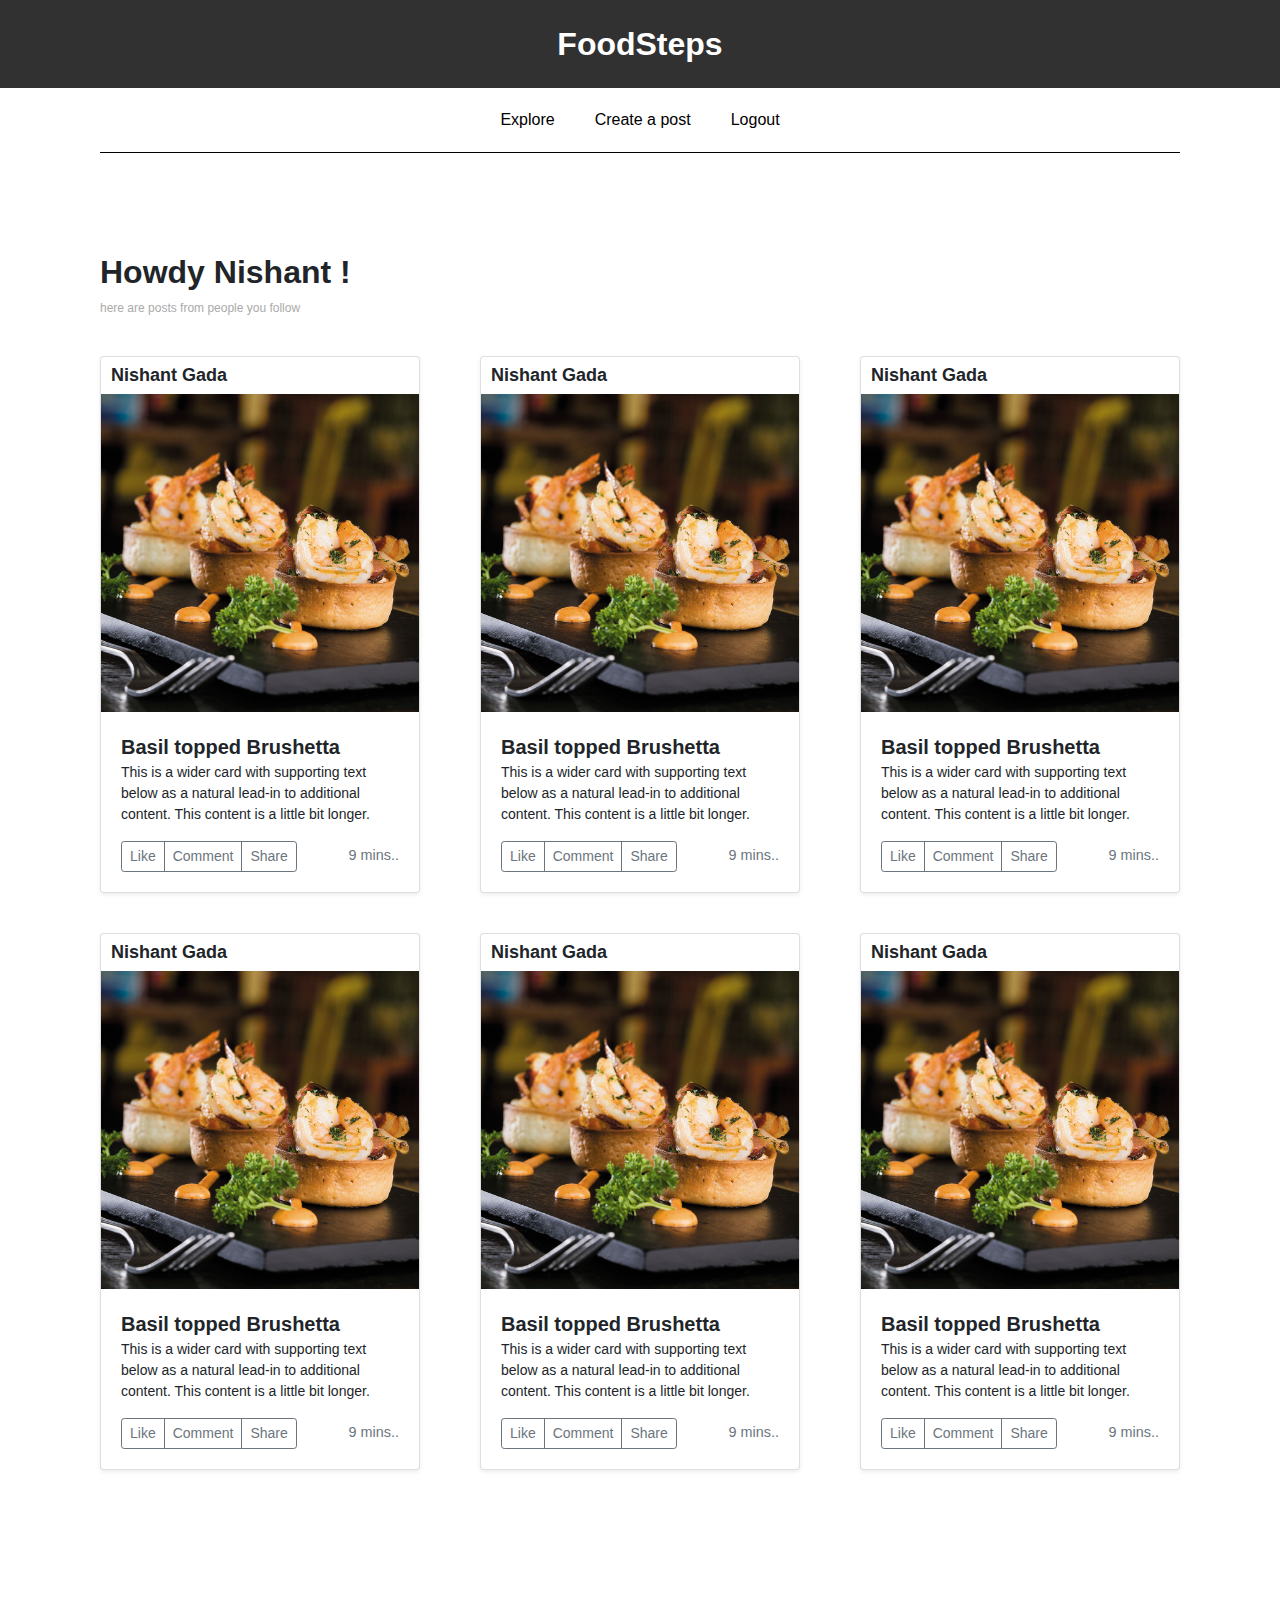
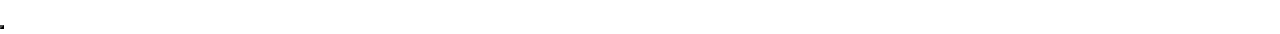
==== index.html @ 3074f3ad "Add files via upload" ====
<!doctype html>
<html lang="en">

<head>
    <meta charset="utf-8">
    <meta name="viewport" content="width=device-width, initial-scale=1, shrink-to-fit=no">
    <link rel="stylesheet" href="https://stackpath.bootstrapcdn.com/bootstrap/4.5.2/css/bootstrap.min.css"
        integrity="sha384-JcKb8q3iqJ61gNV9KGb8thSsNjpSL0n8PARn9HuZOnIxN0hoP+VmmDGMN5t9UJ0Z" crossorigin="anonymous">
    <title>Hello, world!</title>
    <link rel="stylesheet" href="https://stackpath.bootstrapcdn.com/font-awesome/4.7.0/css/font-awesome.min.css" integrity="sha384-wvfXpqpZZVQGK6TAh5PVlGOfQNHSoD2xbE+QkPxCAFlNEevoEH3Sl0sibVcOQVnN" crossorigin="anonymous">
    <link rel="stylesheet" href="css/style.css">
    <link rel="stylesheet" href="css/navbar.css">
</head>

<body>
    <!-- <nav class="navbar navbar-expand-lg navbar-dark bg-dark navbar">
        <a class="navbar-brand nav-logo" href="#"><strong>FoodSteps</strong></a>
        <button class="navbar-toggler menu-btn" type="button" data-toggle="collapse" data-target="#navbarSupportedContent"
            aria-controls="navbarSupportedContent" aria-expanded="false" aria-label="Toggle navigation">
            <span class="navbar-toggler-icon"></span>
        </button>

        <div class="collapse navbar-collapse sub-nav" id="navbarSupportedContent">
            <form class="form-inline my-2 my-lg-0">
                <input class="form-control mr-sm-2 search-bar" type="search" placeholder="Search" aria-label="Search">
                <button class="btn btn-outline-secondary my-2 my-sm-0 search-btn" type="submit">Search</button>
            </form>
            <ul class="navbar-nav mr-auto">
                <li class="nav-item">
                    <a class="nav-link" href="#">Create post</a>
                </li>
                <li class="nav-item dropdown">
                    <a class="nav-link dropdown-toggle" href="#" id="navbarDropdown" role="button"
                        data-toggle="dropdown" aria-haspopup="true" aria-expanded="false">
                        Dropdown
                    </a>
                    <div class="dropdown-menu" aria-labelledby="navbarDropdown">
                        <a class="dropdown-item" href="#">Your posts</a>
                        <a class="dropdown-item" href="#">Account</a>
                        <a class="dropdown-item" href="#">Settings</a>
                    </div>
                </li>
                <li class="nav-item">
                    <a class="nav-link" href="#">Logout</a>
                </li>
            </ul>
        </div>
    </nav> -->

    <header><a href="./index.html">FoodSteps</a></header>

    <nav>
        <ul>
            <li></li>
            <li><a href="#">Explore</a></li>
            <li><a href="./create.html">Create a post</a></li>
            <li><a href="#">Logout</a></li>
        </ul>
    </nav>

    <h2 id="howdy">Howdy Nishant ! <br>
        <p>here are posts from people you follow</p>
    </h2>

    <section id="POSTS">
        <div class="card shadow-sm POST">

            <p id="post-username"><strong>Nishant Gada</strong></p>

            <img src="./img/Food.jpg" alt="">

            <div class="card-body">
                <p class="card-text">
                    <span><strong> Basil topped Brushetta </strong></span><br>
                    This is a wider card with supporting text below as a natural lead-in to additional
                    content. This content is a little bit longer.
                </p>
                <div class="d-flex justify-content-between align-items-center">
                    <div class="btn-group post-action-buttons">
                        <button type="button" class="btn btn-sm btn-outline-secondary">Like</button>
                        <button type="button" class="btn btn-sm btn-outline-secondary">Comment</button>
                        <button type="button" class="btn btn-sm btn-outline-secondary">Share</button>
                    </div>
                    <small class="text-muted">9 mins..</small>
                </div>
            </div>
        </div>
        <div class="card shadow-sm POST">

            <p id="post-username"><strong>Nishant Gada</strong></p>

            <img src="./img/Food.jpg" alt="">

            <div class="card-body">
                <p class="card-text">
                    <span><strong> Basil topped Brushetta </strong></span><br>
                    This is a wider card with supporting text below as a natural lead-in to additional
                    content. This content is a little bit longer.
                </p>
                <div class="d-flex justify-content-between align-items-center">
                    <div class="btn-group post-action-buttons">
                        <button type="button" class="btn btn-sm btn-outline-secondary">Like</button>
                        <button type="button" class="btn btn-sm btn-outline-secondary">Comment</button>
                        <button type="button" class="btn btn-sm btn-outline-secondary">Share</button>
                    </div>
                    <small class="text-muted">9 mins..</small>
                </div>
            </div>
        </div>
        <div class="card shadow-sm POST">

            <p id="post-username"><strong>Nishant Gada</strong></p>

            <img src="./img/Food.jpg" alt="">

            <div class="card-body">
                <p class="card-text">
                    <span><strong> Basil topped Brushetta </strong></span><br>
                    This is a wider card with supporting text below as a natural lead-in to additional
                    content. This content is a little bit longer.
                </p>
                <div class="d-flex justify-content-between align-items-center">
                    <div class="btn-group post-action-buttons">
                        <button type="button" class="btn btn-sm btn-outline-secondary">Like</button>
                        <button type="button" class="btn btn-sm btn-outline-secondary">Comment</button>
                        <button type="button" class="btn btn-sm btn-outline-secondary">Share</button>
                    </div>
                    <small class="text-muted">9 mins..</small>
                </div>
            </div>
        </div>
        <div class="card shadow-sm POST">

            <p id="post-username"><strong>Nishant Gada</strong></p>

            <img src="./img/Food.jpg" alt="">

            <div class="card-body">
                <p class="card-text">
                    <span><strong> Basil topped Brushetta </strong></span><br>
                    This is a wider card with supporting text below as a natural lead-in to additional
                    content. This content is a little bit longer.
                </p>
                <div class="d-flex justify-content-between align-items-center">
                    <div class="btn-group post-action-buttons">
                        <button type="button" class="btn btn-sm btn-outline-secondary">Like</button>
                        <button type="button" class="btn btn-sm btn-outline-secondary">Comment</button>
                        <button type="button" class="btn btn-sm btn-outline-secondary">Share</button>
                    </div>
                    <small class="text-muted">9 mins..</small>
                </div>
            </div>
        </div>
        <div class="card shadow-sm POST">

            <p id="post-username"><strong>Nishant Gada</strong></p>

            <img src="./img/Food.jpg" alt="">

            <div class="card-body">
                <p class="card-text">
                    <span><strong> Basil topped Brushetta </strong></span><br>
                    This is a wider card with supporting text below as a natural lead-in to additional
                    content. This content is a little bit longer.
                </p>
                <div class="d-flex justify-content-between align-items-center">
                    <div class="btn-group post-action-buttons">
                        <button type="button" class="btn btn-sm btn-outline-secondary">Like</button>
                        <button type="button" class="btn btn-sm btn-outline-secondary">Comment</button>
                        <button type="button" class="btn btn-sm btn-outline-secondary">Share</button>
                    </div>
                    <small class="text-muted">9 mins..</small>
                </div>
            </div>
        </div>
        <div class="card shadow-sm POST">

            <p id="post-username"><strong>Nishant Gada</strong></p>

            <img src="./img/Food.jpg" alt="">

            <div class="card-body">
                <p class="card-text">
                    <span><strong> Basil topped Brushetta </strong></span><br>
                    This is a wider card with supporting text below as a natural lead-in to additional
                    content. This content is a little bit longer.
                </p>
                <div class="d-flex justify-content-between align-items-center">
                    <div class="btn-group post-action-buttons">
                        <button type="button" class="btn btn-sm btn-outline-secondary">Like</button>
                        <button type="button" class="btn btn-sm btn-outline-secondary">Comment</button>
                        <button type="button" class="btn btn-sm btn-outline-secondary">Share</button>
                    </div>
                    <small class="text-muted">9 mins..</small>
                </div>
            </div>
        </div>
    </section>

    <button class="btt"><a href="#"><i class="fa fa-chevron-up" aria-hidden="true"></i></a></button>

    <script>
        window.addEventListener('scroll', function () {
            var btt_btn = document.querySelector('.btt');
            btt_btn.classList.toggle('active', window.scrollY > 0);
        });
    </script>


    <script src="https://code.jquery.com/jquery-3.5.1.slim.min.js"
        integrity="sha384-DfXdz2htPH0lsSSs5nCTpuj/zy4C+OGpamoFVy38MVBnE+IbbVYUew+OrCXaRkfj"
        crossorigin="anonymous"></script>
    <script src="https://cdn.jsdelivr.net/npm/popper.js@1.16.1/dist/umd/popper.min.js"
        integrity="sha384-9/reFTGAW83EW2RDu2S0VKaIzap3H66lZH81PoYlFhbGU+6BZp6G7niu735Sk7lN"
        crossorigin="anonymous"></script>
    <script src="https://stackpath.bootstrapcdn.com/bootstrap/4.5.2/js/bootstrap.min.js"
        integrity="sha384-B4gt1jrGC7Jh4AgTPSdUtOBvfO8shuf57BaghqFfPlYxofvL8/KUEfYiJOMMV+rV"
        crossorigin="anonymous"></script>
</body>

</html>
---- css/style.css ----
*{
    margin: 0;
    padding: 0;
    box-sizing: border-box;
    scroll-behavior: smooth;
}

body {
    font-family: Arial, Helvetica, sans-serif;
}

#howdy {
    margin: 40px 0px 40px 100px;
    font-weight: 600;
}

#howdy p {
    font-size: 12px;
    margin-top: 10px;
    font-weight: lighter;
    color: rgb(170, 170, 170);
}

#POSTS {
    max-height: 100%;
    margin-bottom: 100px;
    padding: 0 100px;
    /* border: 1px solid black; */

    display: flex;
    align-items: center;
    justify-content: space-between;

    flex-wrap: wrap;
}

.POST {
    width: 320px;
    font-size: 18px;
    margin: 0 0 40px 0;
}

.POST img {
    max-width: 320px;
}

#post-username {
    margin: 5px 0 5px 10px;
}

.card-text {
    font-size: 14px;
}

.card-text span {
    font-size: 20px;
}

.btt a {
    position: fixed;
    right: 20px; 
    bottom: 20px;
    visibility: hidden;

    text-decoration: none;
    background-color: rgb(49, 49, 49);
    border: 1px solid rgb(49, 49, 49);
    color: white;
    cursor: pointer;
    padding: 10px;
    outline: none;
}

.active a {
    visibility: visible;
}

@media screen and (max-width: 360px) {

    #POSTS {
        padding: 0 20px;
    }

    #howdy {
        margin: 40px 0 0 0;
        text-align: center;
    }
}

@media screen and (max-width: 768px) {
    
    #POSTS {
        padding: 0 20px;
    }

    .POST {
        width: 320px;
        font-size: 18px;
        margin: auto;
        margin-bottom: 40px;
    }

    #howdy {
        margin: 40px 0 40px 0;
        text-align: center;
    }
}
---- css/navbar.css ----
nav ul {
    text-align: center;
    display: flex;
    align-items: center;
    justify-content: center;
    border-bottom: 1px solid black;
    margin: 0 100px 100px 100px;
    padding: 20px 0;
}

nav ul li {
    list-style: none;
}

nav ul li a {
    color: black;
    padding: 0 20px;
}

nav ul li a:hover {
    text-decoration: none;
}

header {
    text-align: center;
    font-weight: bold;
    font-size: 32px;
    padding: 20px 0;
    /* background-color: #000; */
    background-color: rgb(49, 49, 49);
}

header a {
    text-decoration: none;
    color: #ffffff;
}

header a:hover {
    text-decoration: none;
    color: #ffffff;
} 

/* @media screen and (max-width: 360px) {
    nav ul {
        margin: auto;
        margin-bottom: 50px;
        width: 90%;
        padding: 20px 0;
    }
} */

@media screen and (max-width: 768px) {
    nav ul {
        margin: auto;
        margin-bottom: 50px;
        width: 90%;
        padding: 20px 0;
    }

    /* nav ul li a {
        padding: 0 12px;
    } */
}
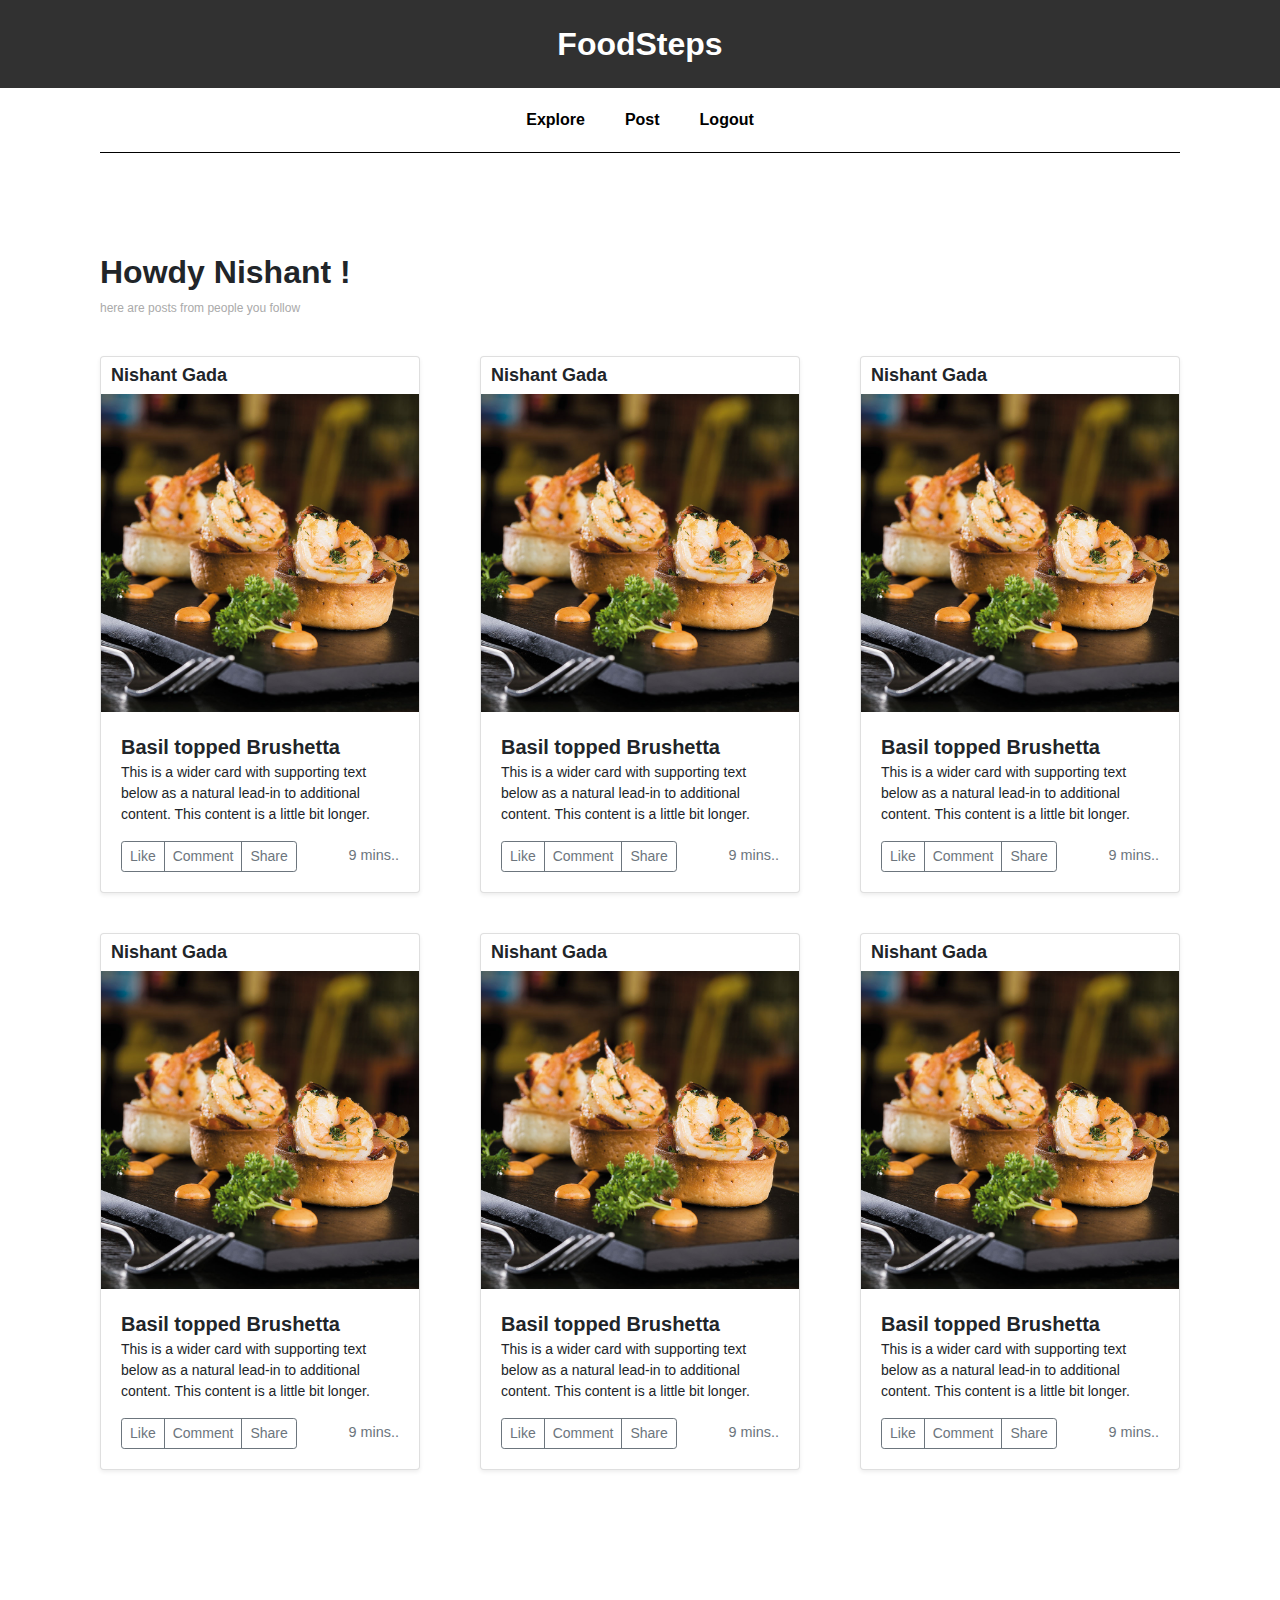
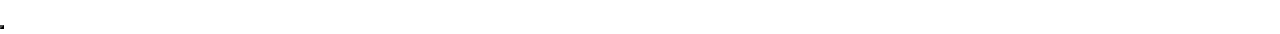
==== commit 2594a267: "Add files via upload" ====
--- a/index.html
+++ b/index.html
@@ -53,7 +53,7 @@
         <ul>
             <li></li>
             <li><a href="#">Explore</a></li>
-            <li><a href="./create.html">Create a post</a></li>
+            <li><a href="./create.html">Post</a></li>
             <li><a href="#">Logout</a></li>
         </ul>
     </nav>
--- a/css/navbar.css
+++ b/css/navbar.css
@@ -14,6 +14,7 @@
 
 nav ul li a {
     color: black;
+    font-weight: bold;
     padding: 0 20px;
 }
 
@@ -40,15 +41,6 @@
     color: #ffffff;
 } 
 
-/* @media screen and (max-width: 360px) {
-    nav ul {
-        margin: auto;
-        margin-bottom: 50px;
-        width: 90%;
-        padding: 20px 0;
-    }
-} */
-
 @media screen and (max-width: 768px) {
     nav ul {
         margin: auto;
@@ -56,8 +48,4 @@
         width: 90%;
         padding: 20px 0;
     }
-
-    /* nav ul li a {
-        padding: 0 12px;
-    } */
 }